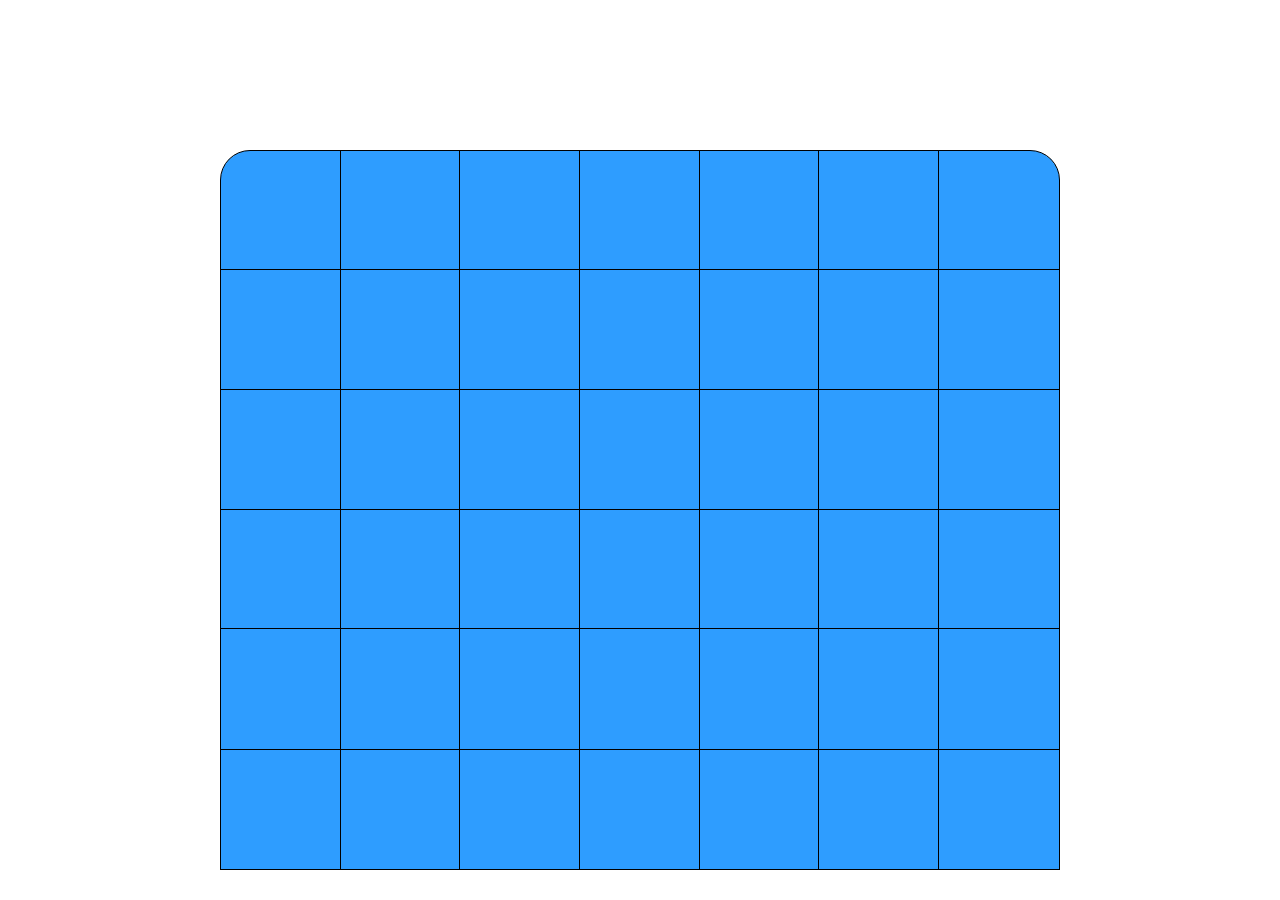
==== index.html @ 6779a7c2 "onmouseover and onmouseout shows red and yelow respectively according to isRed=t/f" ====
<html>
    <head>
        <title>Connect Four</title>
        <script src="game.js"></script>
        <link rel="stylesheet" href="game.css" type="text/css">
        
    </head>

    <body>
        <div id="board">
            <div class="coin_shadow_container" id="ta" onmouseover = "showTA()" onmouseout="hideTA()">
                    <div class="coin_shadow" id="ya" style="display: none;"></div>
                    <div class="coin_shadow" id="ra" style="display: none;"></div>
            </div>
            <div class="coin_shadow_container" id="tb" onmouseover = "showTB()" onmouseout="hideTB()">
                <div class="coin_shadow" id="yb" style="display: none;"></div>
                <div class="coin_shadow" id="rb" style="display: none;"></div>
            </div>
            <div class="coin_shadow_container" id="tc" onmouseover = "showTC()" onmouseout="hideTC()">
                <div class="coin_shadow" id="yc" style="display: none;"></div>
                <div class="coin_shadow" id="rc" style="display: none;"></div>
            </div>
            <div class="coin_shadow_container" id="td" onmouseover = "showTD()" onmouseout="hideTD()">
                <div class="coin_shadow" id="yd" style="display: none;"></div>
                <div class="coin_shadow" id="rd" style="display: none;"></div>
            </div>
            <div class="coin_shadow_container" id="te" onmouseover = "showTE()" onmouseout="hideTE()">
                <div class="coin_shadow" id="ye" style="display: none;"></div>
                <div class="coin_shadow" id="re" style="display: none;"></div>
            </div>
            <div class="coin_shadow_container" id="tf" onmouseover = "showTF()" onmouseout="hideTF()">
                <div class="coin_shadow" id="yf" style="display: none;"></div>
                <div class="coin_shadow" id="rf" style="display: none;"></div>
            </div>
            <div class="coin_shadow_container" id="tg" onmouseover = "showTG()" onmouseout="hideTG()">
                <div class="coin_shadow" id="yg" style="display: none;"></div>
                <div class="coin_shadow" id="rg" style="display: none;"></div>
            </div>

            <div class="bg" id="aa"></div>
            <div class="bg" id="ab"></div>
            <div class="bg" id="ac"></div>
            <div class="bg" id="ad"></div>
            <div class="bg" id="ae"></div>
            <div class="bg" id="af"></div>
            <div class="bg" id="ag"></div>


            <div class="bg" id="ba"></div>
            <div class="bg" id="bb"></div>
            <div class="bg" id="bc"></div>
            <div class="bg" id="bd"></div>
            <div class="bg" id="be"></div>
            <div class="bg" id="bf"></div>
            <div class="bg" id="bg"></div>


            <div class="bg" id="ca"></div>
            <div class="bg" id="cb"></div>
            <div class="bg" id="cc"></div>
            <div class="bg" id="cd"></div>
            <div class="bg" id="ce"></div>
            <div class="bg" id="cf"></div>
            <div class="bg" id="cg"></div>


            <div class="bg" id="da"></div>
            <div class="bg" id="db"></div>
            <div class="bg" id="dc"></div>
            <div class="bg" id="dd"></div>
            <div class="bg" id="de"></div>
            <div class="bg" id="df"></div>
            <div class="bg" id="dg"></div>

            <div class="bg" id="ea"></div>
            <div class="bg" id="eb"></div>
            <div class="bg" id="ec"></div>
            <div class="bg" id="ed"></div>
            <div class="bg" id="ee"></div>
            <div class="bg" id="ef"></div>
            <div class="bg" id="eg"></div>
            

            <div class="bg" id="fa"></div>
            <div class="bg" id="fb"></div>
            <div class="bg" id="fc"></div>
            <div class="bg" id="fd"></div>
            <div class="bg" id="fe"></div>
            <div class="bg" id="ff"></div>
            <div class="bg" id="fg"></div>

        </div>
    </body>
</html>
---- game.css ----
#board{
    margin: 30px auto auto;
    height: 840px;
    width: 840px;
    display: grid;
    grid-template-columns: 1fr 1fr 1fr 1fr 1fr 1fr 1fr;
    grid-template-rows:    1fr 1fr 1fr 1fr 1fr 1fr 1fr;
}

.bg{
    width: 120px;
    height: 120px;
    background-color: #2e9dff;
    border-width: 1px;
    border-style: solid;
    border-color: black;
}

.coin_shadow_container{
    width: 120px;
    height: 120px;
    background-color: white;
}

.coin_shadow{
    margin: 20px 20px;
    width: 80px;
    height: 80px;
    border-radius: 50%;
}

#ya, #yb, #yc, #yd, #ye, #yf, #yg {
    background-color: #ffe08c;
}

#ra, #rb, #rc, #rd, #re, #rf, #rg {
    background-color: #ffaaa6;
}

#ta{
    grid-area: 1/1/span1/span1;
}

#tb{
    grid-area: 1/2/span1/span1;
}
#tc{
    grid-area: 1/3/span1/span1;
}
#td{
    grid-area: 1/4/span1/span1;
}
#te{
    grid-area: 1/5/span1/span1;
}
#tf{
    grid-area: 1/6/span1/span1;
}
#tg{
    grid-area: 1/7/span1/span1;
}


#ba{
    border-top-left-radius: 30px;
    grid-area: 2/1/span1/span1;
}
#bb{
    grid-area: 2/2/span1/span1;
}
#bc{
    grid-area: 2/3/span1/span1;
}
#bd{
    grid-area: 2/4/span1/span1;
}
#be{
    grid-area: 2/5/span1/span1;
}
#bf{
    grid-area: 2/6/span1/span1;
}
#bg{
    border-top-right-radius: 30px;
    grid-area: 2/7/span1/span1;
}


#ca{
    grid-area: 3/1/span1/span1;
}
#cb{
    grid-area: 3/2/span1/span1;
}
#cc{
    grid-area: 3/3/span1/span1;
}
#cd{
    grid-area: 3/4/span1/span1;
}
#ce{
    grid-area: 3/5/span1/span1;
}
#cf{
    grid-area: 3/6/span1/span1;
}
#cg{
    grid-area: 3/7/span1/span1;
}

#da{
    grid-area: 4/1/span1/span1;
}
#db{
    grid-area: 4/2/span1/span1;
}
#dc{
    grid-area: 4/3/span1/span1;
}
#dd{
    grid-area: 4/4/span1/span1;
}
#de{
    grid-area: 4/5/span1/span1;
}
#df{
    grid-area: 4/6/span1/span1;
}
#dg{
    grid-area: 4/7/span1/span1;
}

#ea{
    grid-area: 5/1/span1/span1;
}
#eb{
    grid-area: 5/2/span1/span1;
}
#ec{
    grid-area: 5/3/span1/span1;
}
#ed{
    grid-area: 5/4/span1/span1;
}
#ee{
    grid-area: 5/5/span1/span1;
}
#ef{
    grid-area: 5/6/span1/span1;
}
#eg{
    grid-area: 5/7/span1/span1;
}

#fa{
    grid-area: 6/1/span1/span1;
}
#fb{
    grid-area: 6/2/span1/span1;
}
#fc{
    grid-area: 6/3/span1/span1;
}
#fd{
    grid-area: 6/4/span1/span1;
}
#fe{
    grid-area: 6/5/span1/span1;
}
#ff{
    grid-area: 6/6/span1/span1;
}
#fg{
    grid-area: 6/7/span1/span1;
}

#aa{
    grid-area: 7/1/span1/span1;
}
#ab{
    grid-area: 7/2/span1/span1;
}
#ac{
    grid-area: 7/3/span1/span1;
}
#ad{
    grid-area: 7/4/span1/span1;
}
#ae{
    grid-area: 7/5/span1/span1;
}
#af{
    grid-area: 7/6/span1/span1;
}
#ag{
    grid-area: 7/7/span1/span1;
}
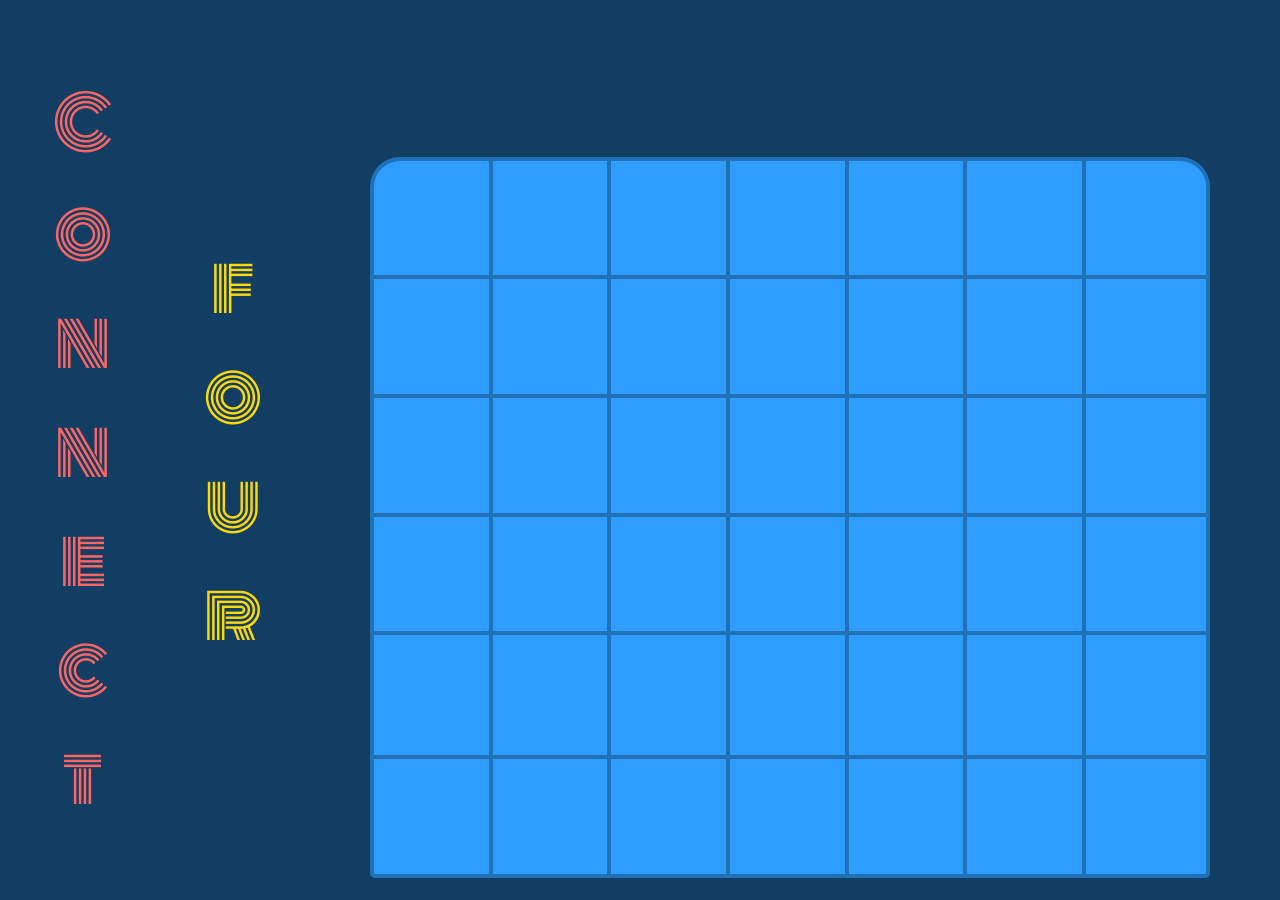
==== commit e1f66615: "->Incorporated iziToast ->Winner Declared ->Yet to create home screen?" ====
--- a/index.html
+++ b/index.html
@@ -1,94 +1,111 @@
 <html>
     <head>
         <title>Connect Four</title>
+        <link rel="stylesheet" href="iziToast.min.css">
+        <script src="iziToast.min.js"></script>
         <script src="game.js"></script>
         <link rel="stylesheet" href="game.css" type="text/css">
         
     </head>
 
     <body>
-        <div id="board">
-            <div class="coin_shadow_container" id="ta" onmouseover = "showTA()" onmouseout="hideTA()">
-                    <div class="coin_shadow" id="ya" style="display: none;"></div>
-                    <div class="coin_shadow" id="ra" style="display: none;"></div>
-            </div>
-            <div class="coin_shadow_container" id="tb" onmouseover = "showTB()" onmouseout="hideTB()">
-                <div class="coin_shadow" id="yb" style="display: none;"></div>
-                <div class="coin_shadow" id="rb" style="display: none;"></div>
-            </div>
-            <div class="coin_shadow_container" id="tc" onmouseover = "showTC()" onmouseout="hideTC()">
-                <div class="coin_shadow" id="yc" style="display: none;"></div>
-                <div class="coin_shadow" id="rc" style="display: none;"></div>
-            </div>
-            <div class="coin_shadow_container" id="td" onmouseover = "showTD()" onmouseout="hideTD()">
-                <div class="coin_shadow" id="yd" style="display: none;"></div>
-                <div class="coin_shadow" id="rd" style="display: none;"></div>
-            </div>
-            <div class="coin_shadow_container" id="te" onmouseover = "showTE()" onmouseout="hideTE()">
-                <div class="coin_shadow" id="ye" style="display: none;"></div>
-                <div class="coin_shadow" id="re" style="display: none;"></div>
-            </div>
-            <div class="coin_shadow_container" id="tf" onmouseover = "showTF()" onmouseout="hideTF()">
-                <div class="coin_shadow" id="yf" style="display: none;"></div>
-                <div class="coin_shadow" id="rf" style="display: none;"></div>
-            </div>
-            <div class="coin_shadow_container" id="tg" onmouseover = "showTG()" onmouseout="hideTG()">
-                <div class="coin_shadow" id="yg" style="display: none;"></div>
-                <div class="coin_shadow" id="rg" style="display: none;"></div>
+        <div id="container">
+            
+            <div class="titlecf">
+                <p id="f">Connect</p>
             </div>
 
-            <div class="bg" id="aa"></div>
-            <div class="bg" id="ab"></div>
-            <div class="bg" id="ac"></div>
-            <div class="bg" id="ad"></div>
-            <div class="bg" id="ae"></div>
-            <div class="bg" id="af"></div>
-            <div class="bg" id="ag"></div>
+            <div class="titlecf">
+                <p id="s">four</p>
+            </div>
+            
+            
+            
+            
+            
+            <div id="board">
+                <div class="coin_shadow_container" id="ta" onmouseover = "showShadow(0)" onmouseout="hideShadow(0)" onclick="dropCoin(0)">
+                        <div class="coin_shadow" id="ya" style="display: none;"></div>
+                        <div class="coin_shadow" id="ra" style="display: none;"></div>
+                </div>
+                <div class="coin_shadow_container" id="tb" onmouseover = "showShadow(1)" onmouseout="hideShadow(1)" onclick="dropCoin(1)">
+                    <div class="coin_shadow" id="yb" style="display: none;"></div>
+                    <div class="coin_shadow" id="rb" style="display: none;"></div>
+                </div>
+                <div class="coin_shadow_container" id="tc" onmouseover = "showShadow(2)" onmouseout="hideShadow(2)" onclick="dropCoin(2)">
+                    <div class="coin_shadow" id="yc" style="display: none;"></div>
+                    <div class="coin_shadow" id="rc" style="display: none;"></div>
+                </div>
+                <div class="coin_shadow_container" id="td" onmouseover = "showShadow(3)" onmouseout="hideShadow(3)" onclick="dropCoin(3)">
+                    <div class="coin_shadow" id="yd" style="display: none;"></div>
+                    <div class="coin_shadow" id="rd" style="display: none;"></div>
+                </div>
+                <div class="coin_shadow_container" id="te" onmouseover = "showShadow(4)" onmouseout="hideShadow(4)" onclick="dropCoin(4)">
+                    <div class="coin_shadow" id="ye" style="display: none;"></div>
+                    <div class="coin_shadow" id="re" style="display: none;"></div>
+                </div>
+                <div class="coin_shadow_container" id="tf" onmouseover = "showShadow(5)" onmouseout="hideShadow(5)" onclick="dropCoin(5)">
+                    <div class="coin_shadow" id="yf" style="display: none;"></div>
+                    <div class="coin_shadow" id="rf" style="display: none;"></div>
+                </div>
+                <div class="coin_shadow_container" id="tg" onmouseover = "showShadow(6)" onmouseout="hideShadow(6)" onclick="dropCoin(6)">
+                    <div class="coin_shadow" id="yg" style="display: none;"></div>
+                    <div class="coin_shadow" id="rg" style="display: none;"></div>
+                </div>
+
+                <div class="bg" id="aa"></div>
+                <div class="bg" id="ab"></div>
+                <div class="bg" id="ac"></div>
+                <div class="bg" id="ad"></div>
+                <div class="bg" id="ae"></div>
+                <div class="bg" id="af"></div>
+                <div class="bg" id="ag"></div>
 
 
-            <div class="bg" id="ba"></div>
-            <div class="bg" id="bb"></div>
-            <div class="bg" id="bc"></div>
-            <div class="bg" id="bd"></div>
-            <div class="bg" id="be"></div>
-            <div class="bg" id="bf"></div>
-            <div class="bg" id="bg"></div>
+                <div class="bg" id="ba"></div>
+                <div class="bg" id="bb"></div>
+                <div class="bg" id="bc"></div>
+                <div class="bg" id="bd"></div>
+                <div class="bg" id="be"></div>
+                <div class="bg" id="bf"></div>
+                <div class="bg" id="bg"></div>
 
 
-            <div class="bg" id="ca"></div>
-            <div class="bg" id="cb"></div>
-            <div class="bg" id="cc"></div>
-            <div class="bg" id="cd"></div>
-            <div class="bg" id="ce"></div>
-            <div class="bg" id="cf"></div>
-            <div class="bg" id="cg"></div>
+                <div class="bg" id="ca"></div>
+                <div class="bg" id="cb"></div>
+                <div class="bg" id="cc"></div>
+                <div class="bg" id="cd"></div>
+                <div class="bg" id="ce"></div>
+                <div class="bg" id="cf"></div>
+                <div class="bg" id="cg"></div>
 
 
-            <div class="bg" id="da"></div>
-            <div class="bg" id="db"></div>
-            <div class="bg" id="dc"></div>
-            <div class="bg" id="dd"></div>
-            <div class="bg" id="de"></div>
-            <div class="bg" id="df"></div>
-            <div class="bg" id="dg"></div>
+                <div class="bg" id="da"></div>
+                <div class="bg" id="db"></div>
+                <div class="bg" id="dc"></div>
+                <div class="bg" id="dd"></div>
+                <div class="bg" id="de"></div>
+                <div class="bg" id="df"></div>
+                <div class="bg" id="dg"></div>
 
-            <div class="bg" id="ea"></div>
-            <div class="bg" id="eb"></div>
-            <div class="bg" id="ec"></div>
-            <div class="bg" id="ed"></div>
-            <div class="bg" id="ee"></div>
-            <div class="bg" id="ef"></div>
-            <div class="bg" id="eg"></div>
-            
+                <div class="bg" id="ea"></div>
+                <div class="bg" id="eb"></div>
+                <div class="bg" id="ec"></div>
+                <div class="bg" id="ed"></div>
+                <div class="bg" id="ee"></div>
+                <div class="bg" id="ef"></div>
+                <div class="bg" id="eg"></div>
+                
 
-            <div class="bg" id="fa"></div>
-            <div class="bg" id="fb"></div>
-            <div class="bg" id="fc"></div>
-            <div class="bg" id="fd"></div>
-            <div class="bg" id="fe"></div>
-            <div class="bg" id="ff"></div>
-            <div class="bg" id="fg"></div>
+                <div class="bg" id="fa"></div>
+                <div class="bg" id="fb"></div>
+                <div class="bg" id="fc"></div>
+                <div class="bg" id="fd"></div>
+                <div class="bg" id="fe"></div>
+                <div class="bg" id="ff"></div>
+                <div class="bg" id="fg"></div>
 
-        </div>
+            </div>
+        </div>    
     </body>
 </html>
--- a/iziToast.min.css
+++ b/iziToast.min.css
@@ -0,0 +1,6 @@
+/*
+* iziToast | v1.4.0
+* http://izitoast.marcelodolce.com
+* by Marcelo Dolce.
+*/
+.iziToast-capsule{font-size:0;height:0;width:100%;transform:translateZ(0);backface-visibility:hidden;transition:transform .5s cubic-bezier(.25,.8,.25,1),height .5s cubic-bezier(.25,.8,.25,1)}.iziToast-capsule,.iziToast-capsule *{box-sizing:border-box}.iziToast-overlay{display:block;position:fixed;top:-100px;left:0;right:0;bottom:-100px;z-index:997}.iziToast{display:inline-block;clear:both;position:relative;font-family:'Lato',Tahoma,Arial;font-size:14px;padding:8px 45px 9px 0;background:rgba(238,238,238,.9);border-color:rgba(238,238,238,.9);width:100%;pointer-events:all;cursor:default;transform:translateX(0);-webkit-touch-callout:none;-webkit-user-select:none;-khtml-user-select:none;-moz-user-select:none;-ms-user-select:none;user-select:none;min-height:54px}.iziToast>.iziToast-progressbar{position:absolute;left:0;bottom:0;width:100%;z-index:1;background:rgba(255,255,255,.2)}.iziToast>.iziToast-progressbar>div{height:2px;width:100%;background:rgba(0,0,0,.3);border-radius:0 0 3px 3px}.iziToast.iziToast-balloon:before{content:'';position:absolute;right:8px;left:auto;width:0;height:0;top:100%;border-right:0 solid transparent;border-left:15px solid transparent;border-top:10px solid #000;border-top-color:inherit;border-radius:0}.iziToast.iziToast-balloon .iziToast-progressbar{top:0;bottom:auto}.iziToast.iziToast-balloon>div{border-radius:0 0 0 3px}.iziToast>.iziToast-cover{position:absolute;left:0;top:0;bottom:0;height:100%;margin:0;background-size:100%;background-position:50% 50%;background-repeat:no-repeat;background-color:rgba(0,0,0,.1)}.iziToast>.iziToast-close{position:absolute;right:0;top:0;border:0;padding:0;opacity:.6;width:42px;height:100%;background:url([data-uri]) no-repeat 50% 50%;background-size:8px;cursor:pointer;outline:0}.iziToast>.iziToast-close:hover{opacity:1}.iziToast>.iziToast-body{position:relative;padding:0 0 0 10px;height:auto;min-height:36px;margin:0 0 0 15px;text-align:left}.iziToast>.iziToast-body:after{content:"";display:table;clear:both}.iziToast>.iziToast-body .iziToast-texts{margin:10px 0 0;padding-right:2px;display:inline-block;float:left}.iziToast>.iziToast-body .iziToast-inputs{min-height:19px;float:left;margin:3px -2px}.iziToast>.iziToast-body .iziToast-inputs>input:not([type=checkbox]):not([type=radio]),.iziToast>.iziToast-body .iziToast-inputs>select{position:relative;display:inline-block;margin:2px;border-radius:2px;border:0;padding:4px 7px;font-size:13px;letter-spacing:.02em;background:rgba(0,0,0,.1);color:#000;box-shadow:0 0 0 1px rgba(0,0,0,.2);min-height:26px}.iziToast>.iziToast-body .iziToast-inputs>input:not([type=checkbox]):not([type=radio]):focus,.iziToast>.iziToast-body .iziToast-inputs>select:focus{box-shadow:0 0 0 1px rgba(0,0,0,.6)}.iziToast>.iziToast-body .iziToast-buttons{min-height:17px;float:left;margin:4px -2px}.iziToast>.iziToast-body .iziToast-buttons>a,.iziToast>.iziToast-body .iziToast-buttons>button,.iziToast>.iziToast-body .iziToast-buttons>input:not([type=checkbox]):not([type=radio]){position:relative;display:inline-block;margin:2px;border-radius:2px;border:0;padding:5px 10px;font-size:12px;letter-spacing:.02em;cursor:pointer;background:rgba(0,0,0,.1);color:#000}.iziToast>.iziToast-body .iziToast-buttons>a:hover,.iziToast>.iziToast-body .iziToast-buttons>button:hover,.iziToast>.iziToast-body .iziToast-buttons>input:not([type=checkbox]):not([type=radio]):hover{background:rgba(0,0,0,.2)}.iziToast>.iziToast-body .iziToast-buttons>a:focus,.iziToast>.iziToast-body .iziToast-buttons>button:focus,.iziToast>.iziToast-body .iziToast-buttons>input:not([type=checkbox]):not([type=radio]):focus{box-shadow:0 0 0 1px rgba(0,0,0,.6)}.iziToast>.iziToast-body .iziToast-buttons>a:active,.iziToast>.iziToast-body .iziToast-buttons>button:active,.iziToast>.iziToast-body .iziToast-buttons>input:not([type=checkbox]):not([type=radio]):active{top:1px}.iziToast>.iziToast-body .iziToast-icon{position:absolute;left:0;top:50%;display:table;font-size:23px;line-height:24px;margin-top:-12px;color:#000;width:24px;height:24px}.iziToast>.iziToast-body .iziToast-icon.ico-info{background:url([data-uri]) no-repeat 50% 50%;background-size:85%}.iziToast>.iziToast-body .iziToast-icon.ico-warning{background:url([data-uri]) no-repeat 50% 50%;background-size:85%}.iziToast>.iziToast-body .iziToast-icon.ico-error{background:url([data-uri]) no-repeat 50% 50%;background-size:80%}.iziToast>.iziToast-body .iziToast-icon.ico-success{background:url([data-uri]) no-repeat 50% 50%;background-size:85%}.iziToast>.iziToast-body .iziToast-icon.ico-question{background:url([data-uri]) no-repeat 50% 50%;background-size:85%}.iziToast>.iziToast-body .iziToast-message,.iziToast>.iziToast-body .iziToast-title{padding:0;font-size:14px;line-height:16px;text-align:left;float:left;white-space:normal}.iziToast>.iziToast-body .iziToast-title{color:#000;margin:0}.iziToast>.iziToast-body .iziToast-message{margin:0 0 10px;color:rgba(0,0,0,.6)}.iziToast.iziToast-animateInside .iziToast-buttons-child,.iziToast.iziToast-animateInside .iziToast-icon,.iziToast.iziToast-animateInside .iziToast-inputs-child,.iziToast.iziToast-animateInside .iziToast-message,.iziToast.iziToast-animateInside .iziToast-title{opacity:0}.iziToast-target{position:relative;width:100%;margin:0 auto}.iziToast-target .iziToast-capsule{overflow:hidden}.iziToast-target .iziToast-capsule:after{visibility:hidden;display:block;font-size:0;content:" ";clear:both;height:0}.iziToast-target .iziToast-capsule .iziToast{width:100%;float:left}.iziToast-wrapper{z-index:99999;position:fixed;width:100%;pointer-events:none;display:flex;flex-direction:column}.iziToast-wrapper .iziToast.iziToast-balloon:before{border-right:0 solid transparent;border-left:15px solid transparent;border-top:10px solid #000;border-top-color:inherit;right:8px;left:auto}.iziToast-wrapper-bottomLeft{left:0;bottom:0;text-align:left}.iziToast-wrapper-bottomLeft .iziToast.iziToast-balloon:before,.iziToast-wrapper-topLeft .iziToast.iziToast-balloon:before{border-right:15px solid transparent;border-left:0 solid transparent;right:auto;left:8px}.iziToast-wrapper-bottomRight{right:0;bottom:0;text-align:right}.iziToast-wrapper-topLeft{left:0;top:0;text-align:left}.iziToast-wrapper-topRight{top:0;right:0;text-align:right}.iziToast-wrapper-topCenter{top:0;left:0;right:0;text-align:center}.iziToast-wrapper-bottomCenter,.iziToast-wrapper-center{bottom:0;left:0;right:0;text-align:center}.iziToast-wrapper-center{top:0;justify-content:center;flex-flow:column;align-items:center}.iziToast-rtl{direction:rtl;padding:8px 0 9px 45px;font-family:Tahoma,'Lato',Arial}.iziToast-rtl .iziToast-cover{left:auto;right:0}.iziToast-rtl .iziToast-close{right:auto;left:0}.iziToast-rtl .iziToast-body{padding:0 10px 0 0;margin:0 16px 0 0;text-align:right}.iziToast-rtl .iziToast-body .iziToast-buttons,.iziToast-rtl .iziToast-body .iziToast-inputs,.iziToast-rtl .iziToast-body .iziToast-message,.iziToast-rtl .iziToast-body .iziToast-texts,.iziToast-rtl .iziToast-body .iziToast-title{float:right;text-align:right}.iziToast-rtl .iziToast-body .iziToast-icon{left:auto;right:0}@media only screen and (min-width:568px){.iziToast-wrapper{padding:10px 15px}.iziToast{margin:5px 0;border-radius:3px;width:auto}.iziToast:after{content:'';z-index:-1;position:absolute;top:0;left:0;width:100%;height:100%;border-radius:3px;box-shadow:inset 0 -10px 20px -10px rgba(0,0,0,.2),inset 0 0 5px rgba(0,0,0,.1),0 8px 8px -5px rgba(0,0,0,.25)}.iziToast:not(.iziToast-rtl) .iziToast-cover{border-radius:3px 0 0 3px}.iziToast.iziToast-rtl .iziToast-cover{border-radius:0 3px 3px 0}.iziToast.iziToast-color-dark:after{box-shadow:inset 0 -10px 20px -10px rgba(255,255,255,.3),0 10px 10px -5px rgba(0,0,0,.25)}.iziToast.iziToast-balloon .iziToast-progressbar{background:0 0}.iziToast.iziToast-balloon:after{box-shadow:0 10px 10px -5px rgba(0,0,0,.25),inset 0 10px 20px -5px rgba(0,0,0,.25)}.iziToast-target .iziToast:after{box-shadow:inset 0 -10px 20px -10px rgba(0,0,0,.2),inset 0 0 5px rgba(0,0,0,.1)}}.iziToast.iziToast-theme-dark{background:#565c70;border-color:#565c70}.iziToast.iziToast-theme-dark .iziToast-title{color:#fff}.iziToast.iziToast-theme-dark .iziToast-message{color:rgba(255,255,255,.7);font-weight:300}.iziToast.iziToast-theme-dark .iziToast-close{background:url([data-uri]) no-repeat 50% 50%;background-size:8px}.iziToast.iziToast-theme-dark .iziToast-icon{color:#fff}.iziToast.iziToast-theme-dark .iziToast-icon.ico-info{background:url([data-uri]) no-repeat 50% 50%;background-size:85%}.iziToast.iziToast-theme-dark .iziToast-icon.ico-warning{background:url([data-uri]) no-repeat 50% 50%;background-size:85%}.iziToast.iziToast-theme-dark .iziToast-icon.ico-error{background:url([data-uri]) no-repeat 50% 50%;background-size:80%}.iziToast.iziToast-theme-dark .iziToast-icon.ico-success{background:url([data-uri]) no-repeat 50% 50%;background-size:85%}.iziToast.iziToast-theme-dark .iziToast-icon.ico-question{background:url([data-uri]) no-repeat 50% 50%;background-size:85%}.iziToast.iziToast-theme-dark .iziToast-buttons>a,.iziToast.iziToast-theme-dark .iziToast-buttons>button,.iziToast.iziToast-theme-dark .iziToast-buttons>input{color:#fff;background:rgba(255,255,255,.1)}.iziToast.iziToast-theme-dark .iziToast-buttons>a:hover,.iziToast.iziToast-theme-dark .iziToast-buttons>button:hover,.iziToast.iziToast-theme-dark .iziToast-buttons>input:hover{background:rgba(255,255,255,.2)}.iziToast.iziToast-theme-dark .iziToast-buttons>a:focus,.iziToast.iziToast-theme-dark .iziToast-buttons>button:focus,.iziToast.iziToast-theme-dark .iziToast-buttons>input:focus{box-shadow:0 0 0 1px rgba(255,255,255,.6)}.iziToast.iziToast-color-red{background:rgba(255,175,180,.9);border-color:rgba(255,175,180,.9)}.iziToast.iziToast-color-orange{background:rgba(255,207,165,.9);border-color:rgba(255,207,165,.9)}.iziToast.iziToast-color-yellow{background:rgba(255,249,178,.9);border-color:rgba(255,249,178,.9)}.iziToast.iziToast-color-blue{background:rgba(157,222,255,.9);border-color:rgba(157,222,255,.9)}.iziToast.iziToast-color-green{background:rgba(166,239,184,.9);border-color:rgba(166,239,184,.9)}.iziToast.iziToast-layout2 .iziToast-body .iziToast-message,.iziToast.iziToast-layout2 .iziToast-body .iziToast-texts{width:100%}.iziToast.iziToast-layout3{border-radius:2px}.iziToast.iziToast-layout3::after{display:none}.iziToast .revealIn,.iziToast.revealIn{-webkit-animation:iziT-revealIn 1s cubic-bezier(.25,1.6,.25,1) both;-moz-animation:iziT-revealIn 1s cubic-bezier(.25,1.6,.25,1) both;animation:iziT-revealIn 1s cubic-bezier(.25,1.6,.25,1) both}.iziToast .slideIn,.iziToast.slideIn{-webkit-animation:iziT-slideIn 1s cubic-bezier(.16,.81,.32,1) both;-moz-animation:iziT-slideIn 1s cubic-bezier(.16,.81,.32,1) both;animation:iziT-slideIn 1s cubic-bezier(.16,.81,.32,1) both}.iziToast.bounceInLeft{-webkit-animation:iziT-bounceInLeft .7s ease-in-out both;animation:iziT-bounceInLeft .7s ease-in-out both}.iziToast.bounceInRight{-webkit-animation:iziT-bounceInRight .85s ease-in-out both;animation:iziT-bounceInRight .85s ease-in-out both}.iziToast.bounceInDown{-webkit-animation:iziT-bounceInDown .7s ease-in-out both;animation:iziT-bounceInDown .7s ease-in-out both}.iziToast.bounceInUp{-webkit-animation:iziT-bounceInUp .7s ease-in-out both;animation:iziT-bounceInUp .7s ease-in-out both}.iziToast .fadeIn,.iziToast.fadeIn{-webkit-animation:iziT-fadeIn .5s ease both;animation:iziT-fadeIn .5s ease both}.iziToast.fadeInUp{-webkit-animation:iziT-fadeInUp .7s ease both;animation:iziT-fadeInUp .7s ease both}.iziToast.fadeInDown{-webkit-animation:iziT-fadeInDown .7s ease both;animation:iziT-fadeInDown .7s ease both}.iziToast.fadeInLeft{-webkit-animation:iziT-fadeInLeft .85s cubic-bezier(.25,.8,.25,1) both;animation:iziT-fadeInLeft .85s cubic-bezier(.25,.8,.25,1) both}.iziToast.fadeInRight{-webkit-animation:iziT-fadeInRight .85s cubic-bezier(.25,.8,.25,1) both;animation:iziT-fadeInRight .85s cubic-bezier(.25,.8,.25,1) both}.iziToast.flipInX{-webkit-animation:iziT-flipInX .85s cubic-bezier(.35,0,.25,1) both;animation:iziT-flipInX .85s cubic-bezier(.35,0,.25,1) both}.iziToast.fadeOut{-webkit-animation:iziT-fadeOut .7s ease both;animation:iziT-fadeOut .7s ease both}.iziToast.fadeOutDown{-webkit-animation:iziT-fadeOutDown .7s cubic-bezier(.4,.45,.15,.91) both;animation:iziT-fadeOutDown .7s cubic-bezier(.4,.45,.15,.91) both}.iziToast.fadeOutUp{-webkit-animation:iziT-fadeOutUp .7s cubic-bezier(.4,.45,.15,.91) both;animation:iziT-fadeOutUp .7s cubic-bezier(.4,.45,.15,.91) both}.iziToast.fadeOutLeft{-webkit-animation:iziT-fadeOutLeft .5s ease both;animation:iziT-fadeOutLeft .5s ease both}.iziToast.fadeOutRight{-webkit-animation:iziT-fadeOutRight .5s ease both;animation:iziT-fadeOutRight .5s ease both}.iziToast.flipOutX{-webkit-backface-visibility:visible!important;backface-visibility:visible!important;-webkit-animation:iziT-flipOutX .7s cubic-bezier(.4,.45,.15,.91) both;animation:iziT-flipOutX .7s cubic-bezier(.4,.45,.15,.91) both}.iziToast-overlay.fadeIn{-webkit-animation:iziT-fadeIn .5s ease both;animation:iziT-fadeIn .5s ease both}.iziToast-overlay.fadeOut{-webkit-animation:iziT-fadeOut .7s ease both;animation:iziT-fadeOut .7s ease both}@-webkit-keyframes iziT-revealIn{0%{opacity:0;-webkit-transform:scale3d(.3,.3,1)}to{opacity:1}}@-moz-keyframes iziT-revealIn{0%{opacity:0;-moz-transform:scale3d(.3,.3,1)}to{opacity:1}}@-webkit-keyframes iziT-slideIn{0%{opacity:0;-webkit-transform:translateX(50px)}to{opacity:1;-webkit-transform:translateX(0)}}@-moz-keyframes iziT-slideIn{0%{opacity:0;-moz-transform:translateX(50px)}to{opacity:1;-moz-transform:translateX(0)}}@-webkit-keyframes iziT-bounceInLeft{0%{opacity:0;-webkit-transform:translateX(280px)}50%{opacity:1;-webkit-transform:translateX(-20px)}70%{-webkit-transform:translateX(10px)}to{-webkit-transform:translateX(0)}}@-webkit-keyframes iziT-bounceInRight{0%{opacity:0;-webkit-transform:translateX(-280px)}50%{opacity:1;-webkit-transform:translateX(20px)}70%{-webkit-transform:translateX(-10px)}to{-webkit-transform:translateX(0)}}@-webkit-keyframes iziT-bounceInDown{0%{opacity:0;-webkit-transform:translateY(-200px)}50%{opacity:1;-webkit-transform:translateY(10px)}70%{-webkit-transform:translateY(-5px)}to{-webkit-transform:translateY(0)}}@-webkit-keyframes iziT-bounceInUp{0%{opacity:0;-webkit-transform:translateY(200px)}50%{opacity:1;-webkit-transform:translateY(-10px)}70%{-webkit-transform:translateY(5px)}to{-webkit-transform:translateY(0)}}@-webkit-keyframes iziT-fadeIn{0%{opacity:0}to{opacity:1}}@-webkit-keyframes iziT-fadeInUp{0%{opacity:0;-webkit-transform:translate3d(0,100%,0);transform:translate3d(0,100%,0)}to{opacity:1;-webkit-transform:none;transform:none}}@-webkit-keyframes iziT-fadeInDown{0%{opacity:0;-webkit-transform:translate3d(0,-100%,0);transform:translate3d(0,-100%,0)}to{opacity:1;-webkit-transform:none;transform:none}}@-webkit-keyframes iziT-fadeInLeft{0%{opacity:0;-webkit-transform:translate3d(300px,0,0);transform:translate3d(300px,0,0)}to{opacity:1;-webkit-transform:none;transform:none}}@-webkit-keyframes iziT-fadeInRight{0%{opacity:0;-webkit-transform:translate3d(-300px,0,0);transform:translate3d(-300px,0,0)}to{opacity:1;-webkit-transform:none;transform:none}}@-webkit-keyframes iziT-flipInX{0%{-webkit-transform:perspective(400px) rotate3d(1,0,0,90deg);transform:perspective(400px) rotate3d(1,0,0,90deg);opacity:0}40%{-webkit-transform:perspective(400px) rotate3d(1,0,0,-20deg);transform:perspective(400px) rotate3d(1,0,0,-20deg)}60%{-webkit-transform:perspective(400px) rotate3d(1,0,0,10deg);transform:perspective(400px) rotate3d(1,0,0,10deg);opacity:1}80%{-webkit-transform:perspective(400px) rotate3d(1,0,0,-5deg);transform:perspective(400px) rotate3d(1,0,0,-5deg)}to{-webkit-transform:perspective(400px);transform:perspective(400px)}}@-webkit-keyframes iziT-fadeOut{0%{opacity:1}to{opacity:0}}@-webkit-keyframes iziT-fadeOutDown{0%{opacity:1}to{opacity:0;-webkit-transform:translate3d(0,100%,0);transform:translate3d(0,100%,0)}}@-webkit-keyframes iziT-fadeOutUp{0%{opacity:1}to{opacity:0;-webkit-transform:translate3d(0,-100%,0);transform:translate3d(0,-100%,0)}}@-webkit-keyframes iziT-fadeOutLeft{0%{opacity:1}to{opacity:0;-webkit-transform:translate3d(-200px,0,0);transform:translate3d(-200px,0,0)}}@-webkit-keyframes iziT-fadeOutRight{0%{opacity:1}to{opacity:0;-webkit-transform:translate3d(200px,0,0);transform:translate3d(200px,0,0)}}@-webkit-keyframes iziT-flipOutX{0%{-webkit-transform:perspective(400px);transform:perspective(400px)}30%{-webkit-transform:perspective(400px) rotate3d(1,0,0,-20deg);transform:perspective(400px) rotate3d(1,0,0,-20deg);opacity:1}to{-webkit-transform:perspective(400px) rotate3d(1,0,0,90deg);transform:perspective(400px) rotate3d(1,0,0,90deg);opacity:0}}@-moz-keyframes iziT-revealIn{0%{opacity:0;transform:scale3d(.3,.3,1)}to{opacity:1}}@-webkit-keyframes iziT-revealIn{0%{opacity:0;transform:scale3d(.3,.3,1)}to{opacity:1}}@-o-keyframes iziT-revealIn{0%{opacity:0;transform:scale3d(.3,.3,1)}to{opacity:1}}@keyframes iziT-revealIn{0%{opacity:0;transform:scale3d(.3,.3,1)}to{opacity:1}}@-moz-keyframes iziT-slideIn{0%{opacity:0;transform:translateX(50px)}to{opacity:1;transform:translateX(0)}}@-webkit-keyframes iziT-slideIn{0%{opacity:0;transform:translateX(50px)}to{opacity:1;transform:translateX(0)}}@-o-keyframes iziT-slideIn{0%{opacity:0;transform:translateX(50px)}to{opacity:1;transform:translateX(0)}}@keyframes iziT-slideIn{0%{opacity:0;transform:translateX(50px)}to{opacity:1;transform:translateX(0)}}@-moz-keyframes iziT-bounceInLeft{0%{opacity:0;transform:translateX(280px)}50%{opacity:1;transform:translateX(-20px)}70%{transform:translateX(10px)}to{transform:translateX(0)}}@-webkit-keyframes iziT-bounceInLeft{0%{opacity:0;transform:translateX(280px)}50%{opacity:1;transform:translateX(-20px)}70%{transform:translateX(10px)}to{transform:translateX(0)}}@-o-keyframes iziT-bounceInLeft{0%{opacity:0;transform:translateX(280px)}50%{opacity:1;transform:translateX(-20px)}70%{transform:translateX(10px)}to{transform:translateX(0)}}@keyframes iziT-bounceInLeft{0%{opacity:0;transform:translateX(280px)}50%{opacity:1;transform:translateX(-20px)}70%{transform:translateX(10px)}to{transform:translateX(0)}}@-moz-keyframes iziT-bounceInRight{0%{opacity:0;transform:translateX(-280px)}50%{opacity:1;transform:translateX(20px)}70%{transform:translateX(-10px)}to{transform:translateX(0)}}@-webkit-keyframes iziT-bounceInRight{0%{opacity:0;transform:translateX(-280px)}50%{opacity:1;transform:translateX(20px)}70%{transform:translateX(-10px)}to{transform:translateX(0)}}@-o-keyframes iziT-bounceInRight{0%{opacity:0;transform:translateX(-280px)}50%{opacity:1;transform:translateX(20px)}70%{transform:translateX(-10px)}to{transform:translateX(0)}}@keyframes iziT-bounceInRight{0%{opacity:0;transform:translateX(-280px)}50%{opacity:1;transform:translateX(20px)}70%{transform:translateX(-10px)}to{transform:translateX(0)}}@-moz-keyframes iziT-bounceInDown{0%{opacity:0;transform:translateY(-200px)}50%{opacity:1;transform:translateY(10px)}70%{transform:translateY(-5px)}to{transform:translateY(0)}}@-webkit-keyframes iziT-bounceInDown{0%{opacity:0;transform:translateY(-200px)}50%{opacity:1;transform:translateY(10px)}70%{transform:translateY(-5px)}to{transform:translateY(0)}}@-o-keyframes iziT-bounceInDown{0%{opacity:0;transform:translateY(-200px)}50%{opacity:1;transform:translateY(10px)}70%{transform:translateY(-5px)}to{transform:translateY(0)}}@keyframes iziT-bounceInDown{0%{opacity:0;transform:translateY(-200px)}50%{opacity:1;transform:translateY(10px)}70%{transform:translateY(-5px)}to{transform:translateY(0)}}@-moz-keyframes iziT-bounceInUp{0%{opacity:0;transform:translateY(200px)}50%{opacity:1;transform:translateY(-10px)}70%{transform:translateY(5px)}to{transform:translateY(0)}}@-webkit-keyframes iziT-bounceInUp{0%{opacity:0;transform:translateY(200px)}50%{opacity:1;transform:translateY(-10px)}70%{transform:translateY(5px)}to{transform:translateY(0)}}@-o-keyframes iziT-bounceInUp{0%{opacity:0;transform:translateY(200px)}50%{opacity:1;transform:translateY(-10px)}70%{transform:translateY(5px)}to{transform:translateY(0)}}@keyframes iziT-bounceInUp{0%{opacity:0;transform:translateY(200px)}50%{opacity:1;transform:translateY(-10px)}70%{transform:translateY(5px)}to{transform:translateY(0)}}@-moz-keyframes iziT-fadeIn{0%{opacity:0}to{opacity:1}}@-webkit-keyframes iziT-fadeIn{0%{opacity:0}to{opacity:1}}@-o-keyframes iziT-fadeIn{0%{opacity:0}to{opacity:1}}@keyframes iziT-fadeIn{0%{opacity:0}to{opacity:1}}@-moz-keyframes iziT-fadeInUp{0%{opacity:0;-webkit-transform:translate3d(0,100%,0);transform:translate3d(0,100%,0)}to{opacity:1;-webkit-transform:none;transform:none}}@-webkit-keyframes iziT-fadeInUp{0%{opacity:0;-webkit-transform:translate3d(0,100%,0);transform:translate3d(0,100%,0)}to{opacity:1;-webkit-transform:none;transform:none}}@-o-keyframes iziT-fadeInUp{0%{opacity:0;-webkit-transform:translate3d(0,100%,0);transform:translate3d(0,100%,0)}to{opacity:1;-webkit-transform:none;transform:none}}@keyframes iziT-fadeInUp{0%{opacity:0;-webkit-transform:translate3d(0,100%,0);transform:translate3d(0,100%,0)}to{opacity:1;-webkit-transform:none;transform:none}}@-moz-keyframes iziT-fadeInDown{0%{opacity:0;-webkit-transform:translate3d(0,-100%,0);transform:translate3d(0,-100%,0)}to{opacity:1;-webkit-transform:none;transform:none}}@-webkit-keyframes iziT-fadeInDown{0%{opacity:0;-webkit-transform:translate3d(0,-100%,0);transform:translate3d(0,-100%,0)}to{opacity:1;-webkit-transform:none;transform:none}}@-o-keyframes iziT-fadeInDown{0%{opacity:0;-webkit-transform:translate3d(0,-100%,0);transform:translate3d(0,-100%,0)}to{opacity:1;-webkit-transform:none;transform:none}}@keyframes iziT-fadeInDown{0%{opacity:0;-webkit-transform:translate3d(0,-100%,0);transform:translate3d(0,-100%,0)}to{opacity:1;-webkit-transform:none;transform:none}}@-moz-keyframes iziT-fadeInLeft{0%{opacity:0;-webkit-transform:translate3d(300px,0,0);transform:translate3d(300px,0,0)}to{opacity:1;-webkit-transform:none;transform:none}}@-webkit-keyframes iziT-fadeInLeft{0%{opacity:0;-webkit-transform:translate3d(300px,0,0);transform:translate3d(300px,0,0)}to{opacity:1;-webkit-transform:none;transform:none}}@-o-keyframes iziT-fadeInLeft{0%{opacity:0;-webkit-transform:translate3d(300px,0,0);transform:translate3d(300px,0,0)}to{opacity:1;-webkit-transform:none;transform:none}}@keyframes iziT-fadeInLeft{0%{opacity:0;-webkit-transform:translate3d(300px,0,0);transform:translate3d(300px,0,0)}to{opacity:1;-webkit-transform:none;transform:none}}@-moz-keyframes iziT-fadeInRight{0%{opacity:0;-webkit-transform:translate3d(-300px,0,0);transform:translate3d(-300px,0,0)}to{opacity:1;-webkit-transform:none;transform:none}}@-webkit-keyframes iziT-fadeInRight{0%{opacity:0;-webkit-transform:translate3d(-300px,0,0);transform:translate3d(-300px,0,0)}to{opacity:1;-webkit-transform:none;transform:none}}@-o-keyframes iziT-fadeInRight{0%{opacity:0;-webkit-transform:translate3d(-300px,0,0);transform:translate3d(-300px,0,0)}to{opacity:1;-webkit-transform:none;transform:none}}@keyframes iziT-fadeInRight{0%{opacity:0;-webkit-transform:translate3d(-300px,0,0);transform:translate3d(-300px,0,0)}to{opacity:1;-webkit-transform:none;transform:none}}@-moz-keyframes iziT-flipInX{0%{-webkit-transform:perspective(400px) rotate3d(1,0,0,90deg);transform:perspective(400px) rotate3d(1,0,0,90deg);opacity:0}40%{-webkit-transform:perspective(400px) rotate3d(1,0,0,-20deg);transform:perspective(400px) rotate3d(1,0,0,-20deg)}60%{-webkit-transform:perspective(400px) rotate3d(1,0,0,10deg);transform:perspective(400px) rotate3d(1,0,0,10deg);opacity:1}80%{-webkit-transform:perspective(400px) rotate3d(1,0,0,-5deg);transform:perspective(400px) rotate3d(1,0,0,-5deg)}to{-webkit-transform:perspective(400px);transform:perspective(400px)}}@-webkit-keyframes iziT-flipInX{0%{-webkit-transform:perspective(400px) rotate3d(1,0,0,90deg);transform:perspective(400px) rotate3d(1,0,0,90deg);opacity:0}40%{-webkit-transform:perspective(400px) rotate3d(1,0,0,-20deg);transform:perspective(400px) rotate3d(1,0,0,-20deg)}60%{-webkit-transform:perspective(400px) rotate3d(1,0,0,10deg);transform:perspective(400px) rotate3d(1,0,0,10deg);opacity:1}80%{-webkit-transform:perspective(400px) rotate3d(1,0,0,-5deg);transform:perspective(400px) rotate3d(1,0,0,-5deg)}to{-webkit-transform:perspective(400px);transform:perspective(400px)}}@-o-keyframes iziT-flipInX{0%{-webkit-transform:perspective(400px) rotate3d(1,0,0,90deg);transform:perspective(400px) rotate3d(1,0,0,90deg);opacity:0}40%{-webkit-transform:perspective(400px) rotate3d(1,0,0,-20deg);transform:perspective(400px) rotate3d(1,0,0,-20deg)}60%{-webkit-transform:perspective(400px) rotate3d(1,0,0,10deg);transform:perspective(400px) rotate3d(1,0,0,10deg);opacity:1}80%{-webkit-transform:perspective(400px) rotate3d(1,0,0,-5deg);transform:perspective(400px) rotate3d(1,0,0,-5deg)}to{-webkit-transform:perspective(400px);transform:perspective(400px)}}@keyframes iziT-flipInX{0%{-webkit-transform:perspective(400px) rotate3d(1,0,0,90deg);transform:perspective(400px) rotate3d(1,0,0,90deg);opacity:0}40%{-webkit-transform:perspective(400px) rotate3d(1,0,0,-20deg);transform:perspective(400px) rotate3d(1,0,0,-20deg)}60%{-webkit-transform:perspective(400px) rotate3d(1,0,0,10deg);transform:perspective(400px) rotate3d(1,0,0,10deg);opacity:1}80%{-webkit-transform:perspective(400px) rotate3d(1,0,0,-5deg);transform:perspective(400px) rotate3d(1,0,0,-5deg)}to{-webkit-transform:perspective(400px);transform:perspective(400px)}}@-moz-keyframes iziT-fadeOut{0%{opacity:1}to{opacity:0}}@-webkit-keyframes iziT-fadeOut{0%{opacity:1}to{opacity:0}}@-o-keyframes iziT-fadeOut{0%{opacity:1}to{opacity:0}}@keyframes iziT-fadeOut{0%{opacity:1}to{opacity:0}}@-moz-keyframes iziT-fadeOutDown{0%{opacity:1}to{opacity:0;-webkit-transform:translate3d(0,100%,0);transform:translate3d(0,100%,0)}}@-webkit-keyframes iziT-fadeOutDown{0%{opacity:1}to{opacity:0;-webkit-transform:translate3d(0,100%,0);transform:translate3d(0,100%,0)}}@-o-keyframes iziT-fadeOutDown{0%{opacity:1}to{opacity:0;-webkit-transform:translate3d(0,100%,0);transform:translate3d(0,100%,0)}}@keyframes iziT-fadeOutDown{0%{opacity:1}to{opacity:0;-webkit-transform:translate3d(0,100%,0);transform:translate3d(0,100%,0)}}@-moz-keyframes iziT-fadeOutUp{0%{opacity:1}to{opacity:0;-webkit-transform:translate3d(0,-100%,0);transform:translate3d(0,-100%,0)}}@-webkit-keyframes iziT-fadeOutUp{0%{opacity:1}to{opacity:0;-webkit-transform:translate3d(0,-100%,0);transform:translate3d(0,-100%,0)}}@-o-keyframes iziT-fadeOutUp{0%{opacity:1}to{opacity:0;-webkit-transform:translate3d(0,-100%,0);transform:translate3d(0,-100%,0)}}@keyframes iziT-fadeOutUp{0%{opacity:1}to{opacity:0;-webkit-transform:translate3d(0,-100%,0);transform:translate3d(0,-100%,0)}}@-moz-keyframes iziT-fadeOutLeft{0%{opacity:1}to{opacity:0;-webkit-transform:translate3d(-200px,0,0);transform:translate3d(-200px,0,0)}}@-webkit-keyframes iziT-fadeOutLeft{0%{opacity:1}to{opacity:0;-webkit-transform:translate3d(-200px,0,0);transform:translate3d(-200px,0,0)}}@-o-keyframes iziT-fadeOutLeft{0%{opacity:1}to{opacity:0;-webkit-transform:translate3d(-200px,0,0);transform:translate3d(-200px,0,0)}}@keyframes iziT-fadeOutLeft{0%{opacity:1}to{opacity:0;-webkit-transform:translate3d(-200px,0,0);transform:translate3d(-200px,0,0)}}@-moz-keyframes iziT-fadeOutRight{0%{opacity:1}to{opacity:0;-webkit-transform:translate3d(200px,0,0);transform:translate3d(200px,0,0)}}@-webkit-keyframes iziT-fadeOutRight{0%{opacity:1}to{opacity:0;-webkit-transform:translate3d(200px,0,0);transform:translate3d(200px,0,0)}}@-o-keyframes iziT-fadeOutRight{0%{opacity:1}to{opacity:0;-webkit-transform:translate3d(200px,0,0);transform:translate3d(200px,0,0)}}@keyframes iziT-fadeOutRight{0%{opacity:1}to{opacity:0;-webkit-transform:translate3d(200px,0,0);transform:translate3d(200px,0,0)}}@-moz-keyframes iziT-flipOutX{0%{-webkit-transform:perspective(400px);transform:perspective(400px)}30%{-webkit-transform:perspective(400px) rotate3d(1,0,0,-20deg);transform:perspective(400px) rotate3d(1,0,0,-20deg);opacity:1}to{-webkit-transform:perspective(400px) rotate3d(1,0,0,90deg);transform:perspective(400px) rotate3d(1,0,0,90deg);opacity:0}}@-webkit-keyframes iziT-flipOutX{0%{-webkit-transform:perspective(400px);transform:perspective(400px)}30%{-webkit-transform:perspective(400px) rotate3d(1,0,0,-20deg);transform:perspective(400px) rotate3d(1,0,0,-20deg);opacity:1}to{-webkit-transform:perspective(400px) rotate3d(1,0,0,90deg);transform:perspective(400px) rotate3d(1,0,0,90deg);opacity:0}}@-o-keyframes iziT-flipOutX{0%{-webkit-transform:perspective(400px);transform:perspective(400px)}30%{-webkit-transform:perspective(400px) rotate3d(1,0,0,-20deg);transform:perspective(400px) rotate3d(1,0,0,-20deg);opacity:1}to{-webkit-transform:perspective(400px) rotate3d(1,0,0,90deg);transform:perspective(400px) rotate3d(1,0,0,90deg);opacity:0}}@keyframes iziT-flipOutX{0%{-webkit-transform:perspective(400px);transform:perspective(400px)}30%{-webkit-transform:perspective(400px) rotate3d(1,0,0,-20deg);transform:perspective(400px) rotate3d(1,0,0,-20deg);opacity:1}to{-webkit-transform:perspective(400px) rotate3d(1,0,0,90deg);transform:perspective(400px) rotate3d(1,0,0,90deg);opacity:0}}
--- a/game.css
+++ b/game.css
@@ -1,3 +1,39 @@
+@import url('https://fonts.googleapis.com/css?family=Monoton&display=swap');  
+/* font-family: 'Monoton', cursive; */
+
+/* red: #ff6663  yellow: #fff656*/
+body {
+    background: #133e64;
+}
+.titlecf{
+    font-family: 'Monoton' , cursive;
+    font-size: 70px;
+    display: flex;
+    flex-direction: column;
+    justify-content: center;
+    width: 150px;
+    
+}
+#f{
+    align-self: center;
+    text-orientation: upright;
+    writing-mode: vertical-lr;
+    color: #ff6663;
+}
+#s{
+    align-self: center;
+    text-orientation: upright;
+    writing-mode: vertical-lr;
+    color: #ffd900;
+}
+
+#container{
+    height: 100%;
+    width: 100%;
+    display: flex;
+    flex-direction: row;
+}
+
 #board{
     margin: 30px auto auto;
     height: 840px;
@@ -11,15 +47,17 @@
     width: 120px;
     height: 120px;
     background-color: #2e9dff;
-    border-width: 1px;
+    border-width: 4px;
     border-style: solid;
-    border-color: black;
+    border-color: #2171b7;
+    position: relative;
+    z-index: 0;
 }
 
 .coin_shadow_container{
     width: 120px;
     height: 120px;
-    background-color: white;
+    background-color: #133e64;
 }
 
 .coin_shadow{
@@ -175,6 +213,7 @@
 }
 
 #aa{
+    border-bottom-left-radius: 5px;
     grid-area: 7/1/span1/span1;
 }
 #ab{
@@ -193,5 +232,6 @@
     grid-area: 7/6/span1/span1;
 }
 #ag{
+    border-bottom-right-radius: 5px;
     grid-area: 7/7/span1/span1;
 }
